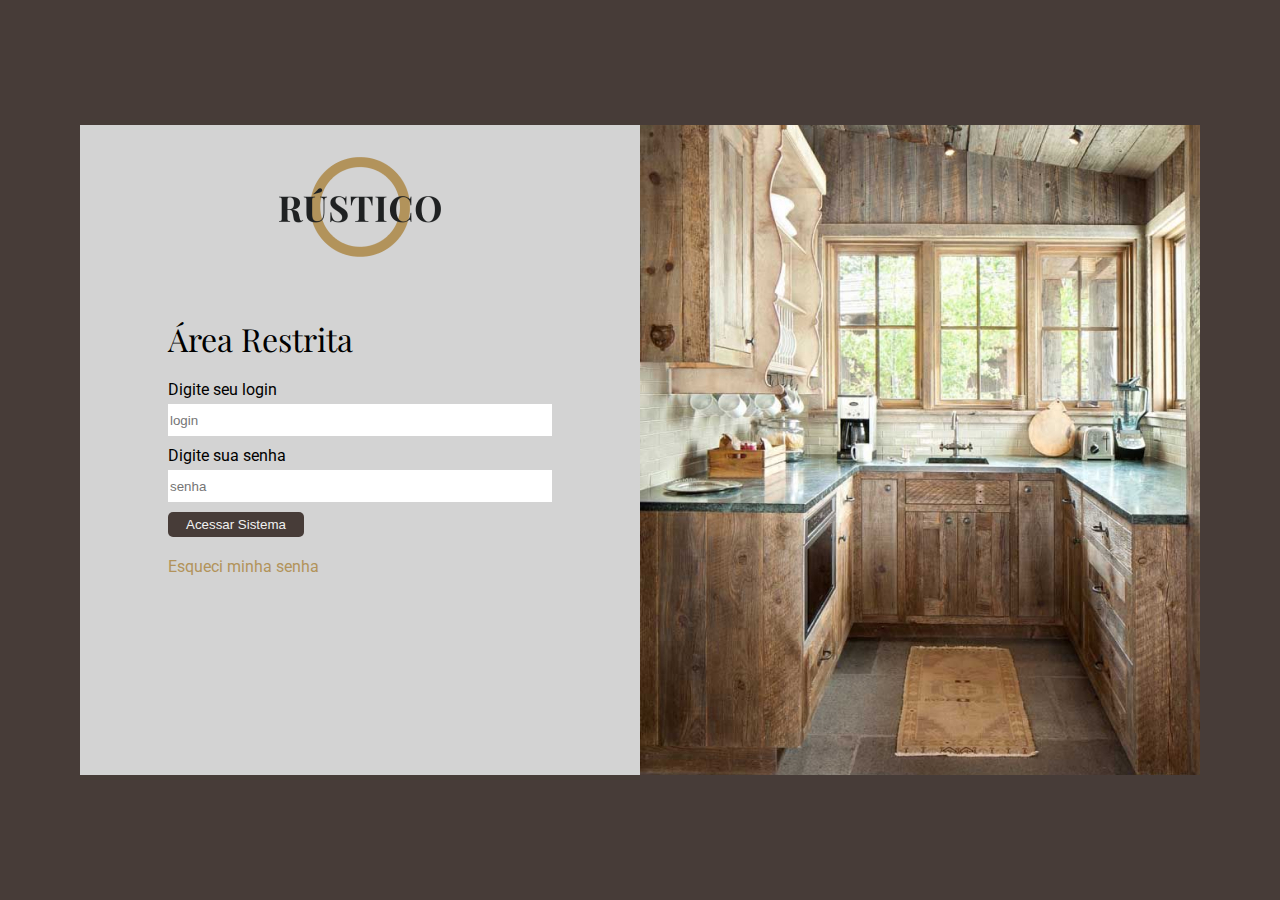
==== login.html @ e06193f6 "Pagina de Login criada" ====
<!DOCTYPE html>
<html lang="pt-br">
    <head>
        <meta charset="UTF-8">
        <meta http-equiv="X-UA-Compatible" content="IE=edge">
        <meta name="viewport" content="width=device-width, initial-scale=1.0">
        <title>Login</title>

        <link rel="stylesheet" href="css/style-login.css">

        <link rel="preconnect" href="https://fonts.googleapis.com">
    <link rel="preconnect" href="https://fonts.gstatic.com" crossorigin>
    <link href="https://fonts.googleapis.com/css2?family=Playfair+Display&family=Roboto&display=swap" rel="stylesheet">

    </head>

    <body>

            <div class="login-area">

                <img src="img/rustico-login.jpg" alt="">

                <div class="login">

                    <div class="container">

                        <img src="img/logo-rustico-2.png" alt="">

                        <h1>
                            Área Restrita
                        </h1>

                        <form>

                            <div>

                                <label for="nome">Digite seu login</label>
                                <input type="text" id="nome" placeholder="login" required>

                            </div>

                            <div>

                                <label for="senha">Digite sua senha</label>
                                <input type="text" id="senha" placeholder="senha" required>

                            </div>

                            <button class="btn"> Acessar Sistema </button>

                            <a href="#">Esqueci minha senha</a>

                        </form>

                    </div>

                </div>

            </div>

    </body>

</html>
---- css/style-login.css ----
body{
    margin: 0;
    font-family: 'Roboto', sans-serif;
    width: 100%;
    background-color: #473C38;
    display: flex;
    justify-content: center;
    align-items: center;
}
html, 
body {
    height: 100%;
}

.login-area{
    width: 1120px;
    height: 650px;
    display: flex;
    align-self: center;
}

.login{
    width: 560px;
    height: 650px;
    background-color: #D3D3D3;
    order: 1;
}

.login-area img{
    order: 2;
}

.container{
    margin: 32px 88px;
    display: flex;
    flex-direction: column;
}

.container img{
    align-self: center;
    order: -1;
}

h1{
    font-family: 'Playfair Display', serif;
    font-weight: normal;
    margin: 0;
    color: black;
    margin-top: 60px;
    margin-bottom: 20px;
}

label{
    display: block;
}

input{
    margin-top: 5px;
    margin-bottom: 10px;
    width: 380px;
    height: 30px;
    border: none;
}

.btn{
    margin-bottom: 20px;
    color: #F0F1F0;
    background-color: #473C38;
    padding: 5px 18px;
    display: block;
    border-radius: 5px;
    border: none;
    cursor: pointer;
}


form a{
    text-decoration: none;
    color: #B2935B;
}
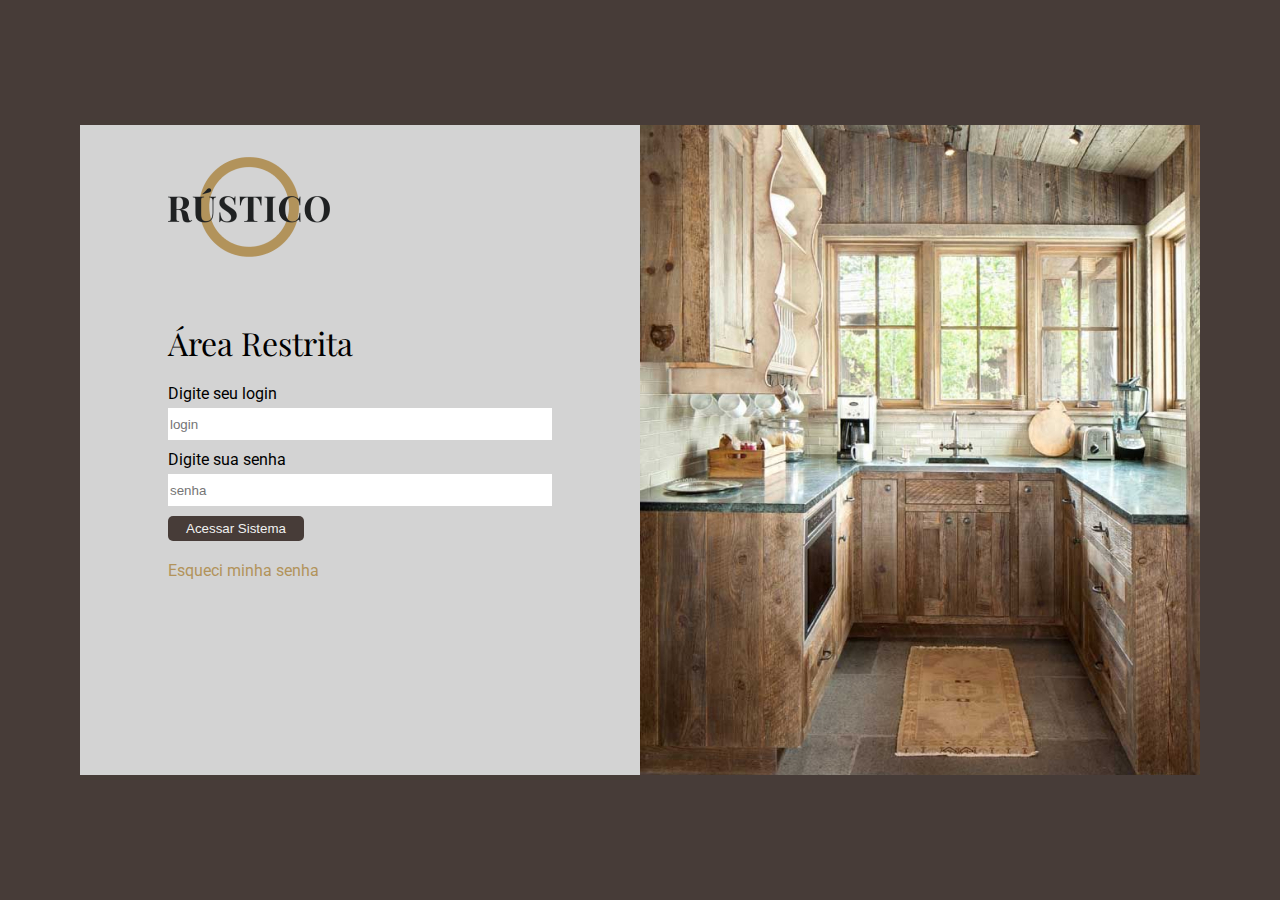
==== commit 128130bf: "update" ====
--- a/login.html
+++ b/login.html
@@ -24,8 +24,10 @@
 
                     <div class="container">
 
-                        <img src="img/logo-rustico-2.png" alt="">
-
+                        <a href="index.html">
+                            <img src="img/logo-rustico-2.png" alt="">
+                        </a>
+                        
                         <h1>
                             Área Restrita
                         </h1>
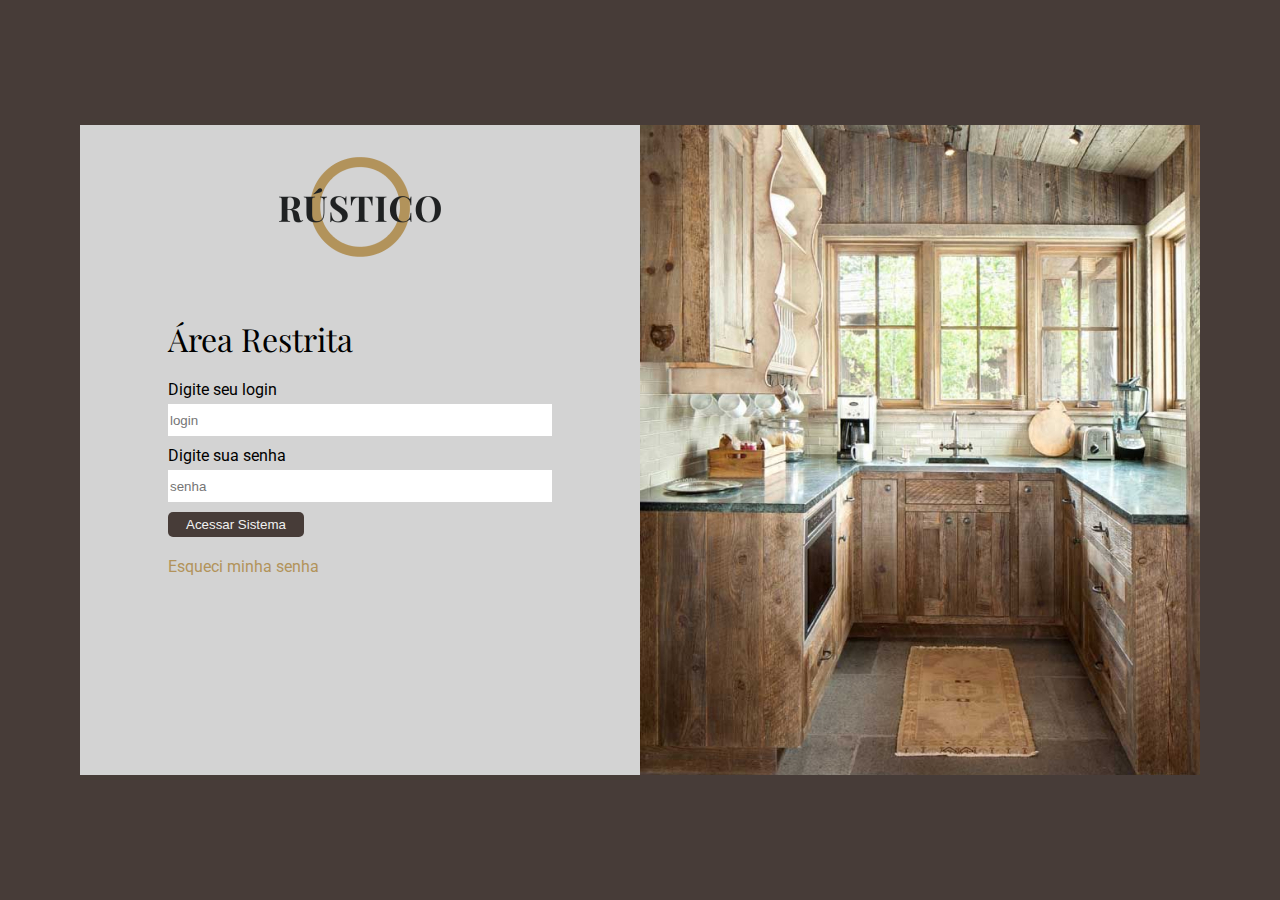
==== commit a64c7384: "final-desktop" ====
--- a/login.html
+++ b/login.html
@@ -24,8 +24,8 @@
 
                     <div class="container">
 
-                        <a href="index.html">
-                            <img src="img/logo-rustico-2.png" alt="">
+                        <a href="index.html" class="imagem">
+                            <img src="img/logo-rustico-2.png" alt="" title="ir para home">
                         </a>
                         
                         <h1>
--- a/css/style-login.css
+++ b/css/style-login.css
@@ -16,18 +16,13 @@
     width: 1120px;
     height: 650px;
     display: flex;
-    align-self: center;
 }
 
 .login{
     width: 560px;
     height: 650px;
     background-color: #D3D3D3;
-    order: 1;
-}
-
-.login-area img{
-    order: 2;
+    order: -1;
 }
 
 .container{
@@ -36,8 +31,12 @@
     flex-direction: column;
 }
 
-.container img{
-    align-self: center;
+.imagem{
+    display: flex;
+    justify-content: center;
+}
+
+a img{
     order: -1;
 }
 
@@ -73,8 +72,16 @@
     cursor: pointer;
 }
 
+.btn:hover{
+    background-color: #B2935B;
+    color: #F0F1F0;
+}
 
 form a{
     text-decoration: none;
     color: #B2935B;
+}
+
+form a:hover{
+    color: #473C38;
 }